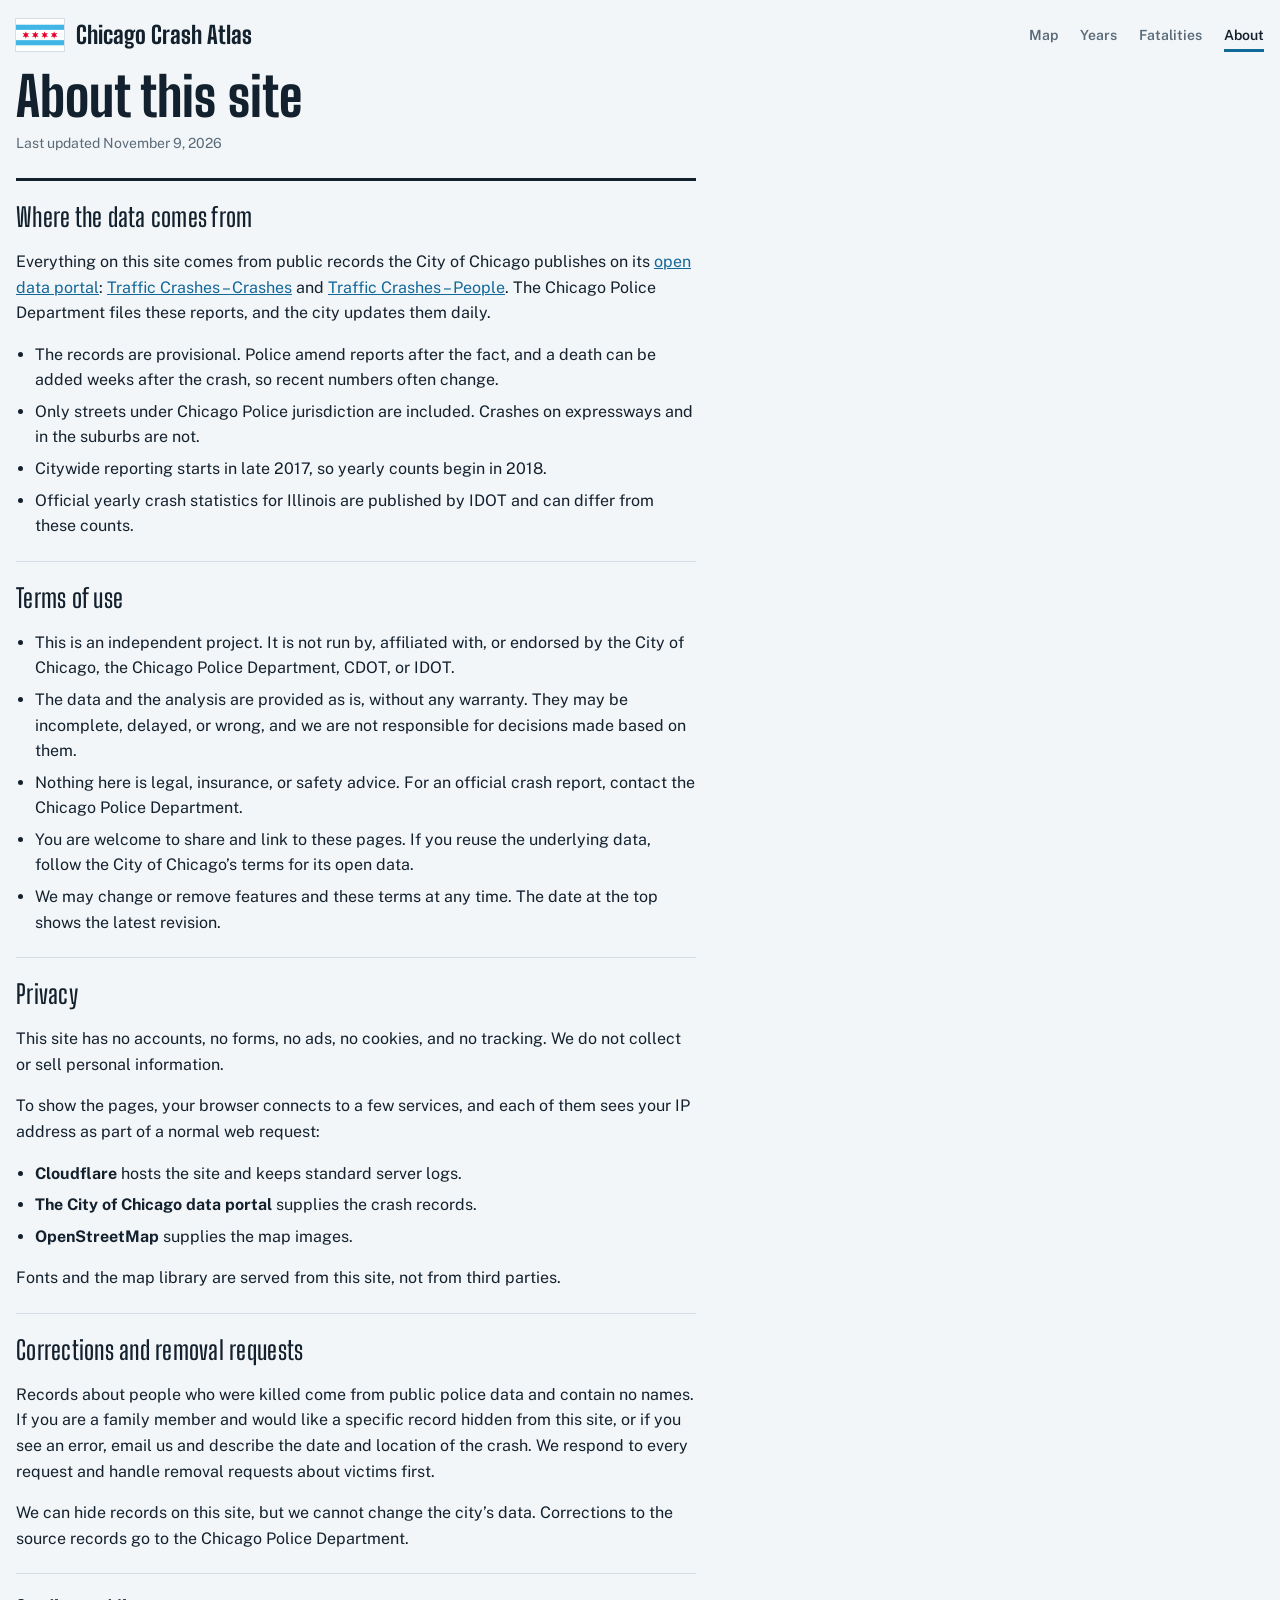
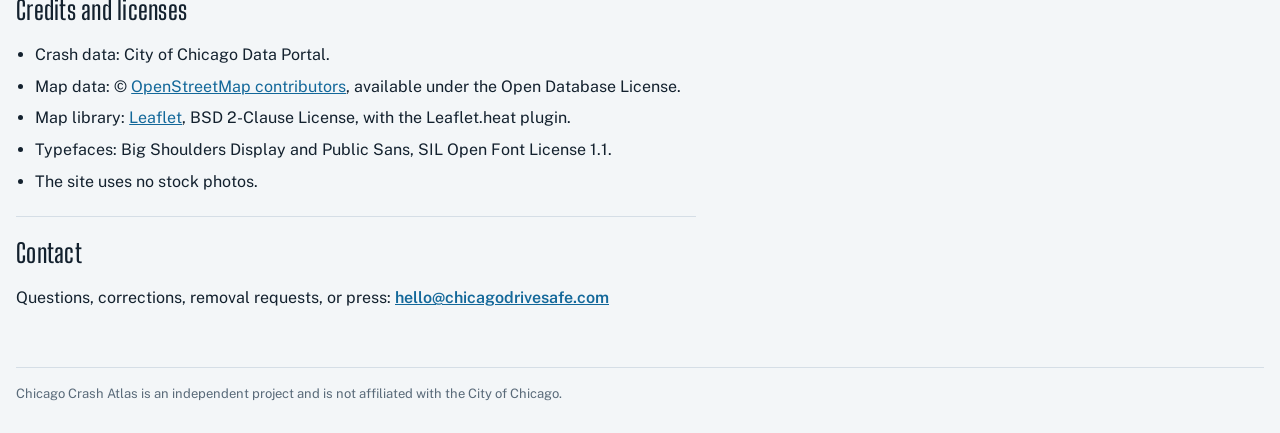
==== about.html @ 043b6881 "About page, self-hosted assets, AI bot rules, a11y fixes" ====
<!doctype html>
<html lang="en">
<head>
<meta charset="utf-8">
<meta name="viewport" content="width=device-width, initial-scale=1, viewport-fit=cover">
<title>About, Terms and Privacy | Chicago Crash Atlas</title>
<meta name="description" content="Where Chicago Crash Atlas gets its data, terms of use, privacy, licenses, and how to request a correction or removal.">
<meta name="robots" content="index, follow">
<meta name="theme-color" content="#F3F6F8">
<link rel="canonical" href="https://chicagodrivesafe.com/about">
<link rel="icon" href="data:image/svg+xml,%3Csvg xmlns='http://www.w3.org/2000/svg' viewBox='0 0 36 36'%3E%3Crect width='36' height='36' fill='%23fff'/%3E%3Crect y='6' width='36' height='6' fill='%2341B6E6'/%3E%3Crect y='24' width='36' height='6' fill='%2341B6E6'/%3E%3Cpath d='M18 12.5l1.6 3.1 3.4-.6-1.8 3 1.8 3-3.4-.6L18 23.5l-1.6-3.1-3.4.6 1.8-3-1.8-3 3.4.6z' fill='%23E4002B'/%3E%3C/svg%3E">
<link rel="stylesheet" href="/assets/fonts/fonts.css">
<style>
:root{
  --bg:#F3F6F8; --surface:#FFFFFF; --ink:#13212E; --muted:#596A79; --line:#D5DEE6; --accent:#13689A; --fat:#E4002B;
  --f-display:"Big Shoulders Display","Arial Narrow",Impact,sans-serif;
  --f-body:"Public Sans",system-ui,-apple-system,"Segoe UI",Roboto,sans-serif;
  color-scheme:light;
}
*,*::before,*::after{box-sizing:border-box;border-radius:0}
html,body{margin:0}
body{background:var(--bg);color:var(--ink);font:16px/1.6 var(--f-body);-webkit-font-smoothing:antialiased}
:focus-visible{outline:2px solid var(--accent);outline-offset:2px}
.shell{max-width:1500px;margin:0 auto;padding-left:max(16px,env(safe-area-inset-left,0px));padding-right:max(16px,env(safe-area-inset-right,0px))}
.top{display:flex;flex-wrap:wrap;align-items:center;justify-content:space-between;gap:8px 20px;padding-block:18px 6px}
.brand{display:flex;align-items:center;gap:12px;font:800 24px/1 var(--f-display);color:var(--ink);text-decoration:none}
.brand svg{width:48px;height:32px;display:block;outline:1px solid var(--line);background:#fff}
nav{display:flex;gap:22px}
nav a{color:var(--muted);text-decoration:none;font-weight:600;font-size:14px;padding:6px 0}
nav a[aria-current="page"]{color:var(--ink);box-shadow:inset 0 -3px 0 var(--accent)}
h1{margin:10px 0 6px;font:800 clamp(32px,4.3vw,54px)/1.06 var(--f-display)}
.updated{color:var(--muted);font-size:14px;margin:0 0 24px}
article{max-width:68ch;padding-bottom:40px}
section{padding-top:22px;margin-top:22px;border-top:1px solid var(--line)}
section:first-of-type{border-top:3px solid var(--ink)}
h2{margin:0 0 8px;font:600 26px/1.15 var(--f-display);letter-spacing:.01em}
p,li{color:var(--ink)}
ul{padding-left:1.2em}
li+li{margin-top:6px}
a{color:var(--accent)}
.mail{font-weight:600}
footer{padding-block:16px 28px;border-top:1px solid var(--line);color:var(--muted);font-size:13px}
@media (max-width:640px){.brand{font-size:21px}.brand svg{width:39px;height:26px}h1{font-size:34px}body{font-size:15.5px}}
</style>
</head>
<body>
<div class="shell">
  <header class="top">
    <a class="brand" href="/"><span id="flag"></span><span>Chicago Crash Atlas</span></a>
    <nav aria-label="Pages"><a href="/">Map</a><a href="/years">Years</a><a href="/fatalities">Fatalities</a><a href="/about" aria-current="page">About</a></nav>
  </header>

  <article>
    <h1>About this site</h1>
    <p class="updated">Last updated November 9, 2026</p>

    <section id="data">
      <h2>Where the data comes from</h2>
      <p>Everything on this site comes from public records the City of Chicago publishes on its <a href="https://data.cityofchicago.org" target="_blank" rel="noopener">open data portal</a>: <a href="https://data.cityofchicago.org/d/85ca-t3if" target="_blank" rel="noopener">Traffic Crashes – Crashes</a> and <a href="https://data.cityofchicago.org/d/u6pd-qa9d" target="_blank" rel="noopener">Traffic Crashes – People</a>. The Chicago Police Department files these reports, and the city updates them daily.</p>
      <ul>
        <li>The records are provisional. Police amend reports after the fact, and a death can be added weeks after the crash, so recent numbers often change.</li>
        <li>Only streets under Chicago Police jurisdiction are included. Crashes on expressways and in the suburbs are not.</li>
        <li>Citywide reporting starts in late 2017, so yearly counts begin in 2018.</li>
        <li>Official yearly crash statistics for Illinois are published by IDOT and can differ from these counts.</li>
      </ul>
    </section>

    <section id="terms">
      <h2>Terms of use</h2>
      <ul>
        <li>This is an independent project. It is not run by, affiliated with, or endorsed by the City of Chicago, the Chicago Police Department, CDOT, or IDOT.</li>
        <li>The data and the analysis are provided as is, without any warranty. They may be incomplete, delayed, or wrong, and we are not responsible for decisions made based on them.</li>
        <li>Nothing here is legal, insurance, or safety advice. For an official crash report, contact the Chicago Police Department.</li>
        <li>You are welcome to share and link to these pages. If you reuse the underlying data, follow the City of Chicago’s terms for its open data.</li>
        <li>We may change or remove features and these terms at any time. The date at the top shows the latest revision.</li>
      </ul>
    </section>

    <section id="privacy">
      <h2>Privacy</h2>
      <p>This site has no accounts, no forms, no ads, no cookies, and no tracking. We do not collect or sell personal information.</p>
      <p>To show the pages, your browser connects to a few services, and each of them sees your IP address as part of a normal web request:</p>
      <ul>
        <li><b>Cloudflare</b> hosts the site and keeps standard server logs.</li>
        <li><b>The City of Chicago data portal</b> supplies the crash records.</li>
        <li><b>OpenStreetMap</b> supplies the map images.</li>
      </ul>
      <p>Fonts and the map library are served from this site, not from third parties.</p>
    </section>

    <section id="removal">
      <h2>Corrections and removal requests</h2>
      <p>Records about people who were killed come from public police data and contain no names. If you are a family member and would like a specific record hidden from this site, or if you see an error, email us and describe the date and location of the crash. We respond to every request and handle removal requests about victims first.</p>
      <p>We can hide records on this site, but we cannot change the city’s data. Corrections to the source records go to the Chicago Police Department.</p>
    </section>

    <section id="licenses">
      <h2>Credits and licenses</h2>
      <ul>
        <li>Crash data: City of Chicago Data Portal.</li>
        <li>Map data: © <a href="https://www.openstreetmap.org/copyright" target="_blank" rel="noopener">OpenStreetMap contributors</a>, available under the Open Database License.</li>
        <li>Map library: <a href="https://leafletjs.com" target="_blank" rel="noopener">Leaflet</a>, BSD 2-Clause License, with the Leaflet.heat plugin.</li>
        <li>Typefaces: Big Shoulders Display and Public Sans, SIL Open Font License 1.1.</li>
        <li>The site uses no stock photos.</li>
      </ul>
    </section>

    <section id="contact">
      <h2>Contact</h2>
      <p>Questions, corrections, removal requests, or press: <a class="mail" href="mailto:hello@chicagodrivesafe.com">hello@chicagodrivesafe.com</a></p>
    </section>
  </article>

  <footer>Chicago Crash Atlas is an independent project and is not affiliated with the City of Chicago.</footer>
</div>
<script>
(function(){
  let st = "";
  for (const x of [11.5, 22.5, 33.5, 44.5]){ const p = [];
    for (let i = 0; i < 12; i++){ const a = Math.PI/6*i - Math.PI/2, r = i % 2 ? 1.9 : 4.4; p.push((x + r*Math.cos(a)).toFixed(2) + "," + (18 + r*Math.sin(a)).toFixed(2)); }
    st += '<polygon points="' + p.join(" ") + '" fill="#E4002B"/>'; }
  document.getElementById("flag").innerHTML = '<svg viewBox="0 0 56 36" role="img" aria-label="Flag of Chicago"><rect width="56" height="36" fill="#fff"/><rect y="6" width="56" height="6" fill="#41B6E6"/><rect y="24" width="56" height="6" fill="#41B6E6"/>' + st + "</svg>";
})();
</script>
</body>
</html>
---- assets/fonts/fonts.css ----
@font-face{font-family:"Big Shoulders Display";font-style:normal;font-weight:600;font-display:swap;src:url(big-shoulders-display-latin-600-normal.woff2) format("woff2")}
@font-face{font-family:"Big Shoulders Display";font-style:normal;font-weight:800;font-display:swap;src:url(big-shoulders-display-latin-800-normal.woff2) format("woff2")}
@font-face{font-family:"Public Sans";font-style:normal;font-weight:400;font-display:swap;src:url(public-sans-latin-400-normal.woff2) format("woff2")}
@font-face{font-family:"Public Sans";font-style:normal;font-weight:500;font-display:swap;src:url(public-sans-latin-500-normal.woff2) format("woff2")}
@font-face{font-family:"Public Sans";font-style:normal;font-weight:600;font-display:swap;src:url(public-sans-latin-600-normal.woff2) format("woff2")}
@font-face{font-family:"Public Sans";font-style:normal;font-weight:700;font-display:swap;src:url(public-sans-latin-700-normal.woff2) format("woff2")}
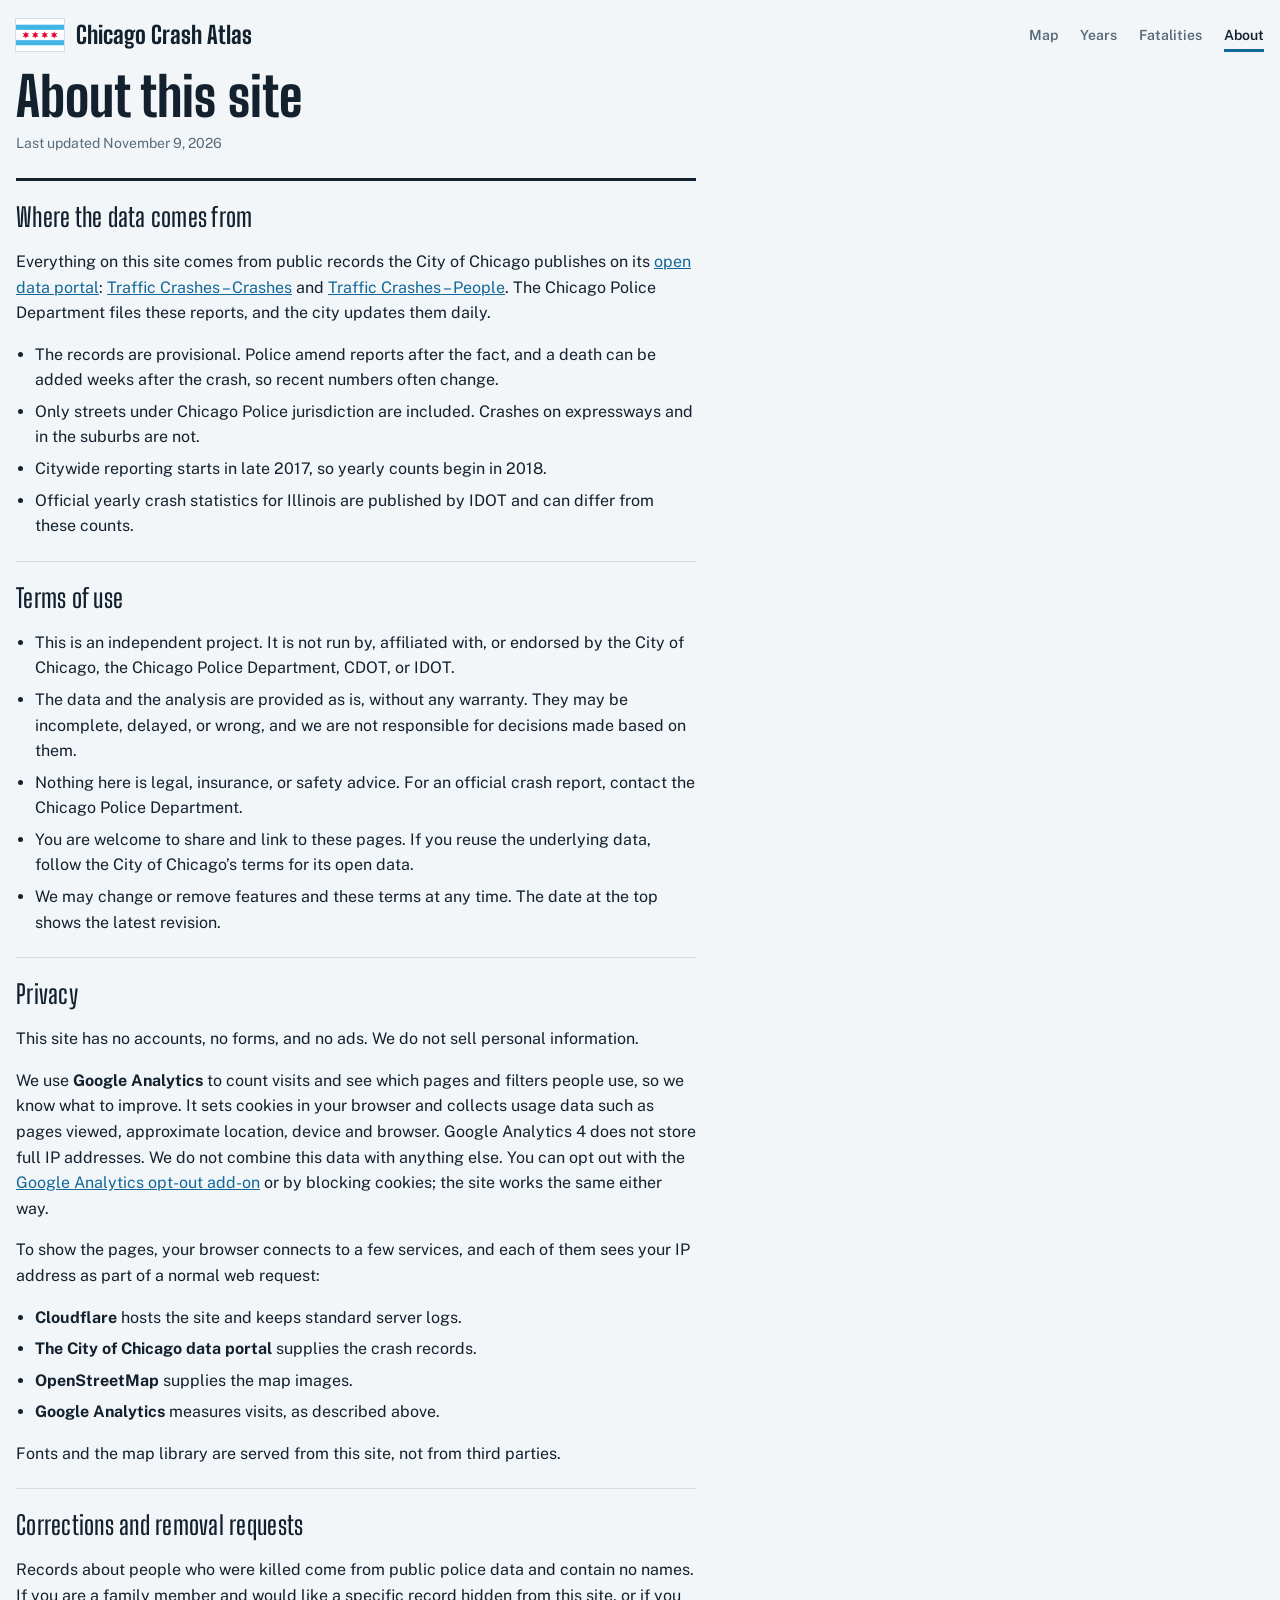
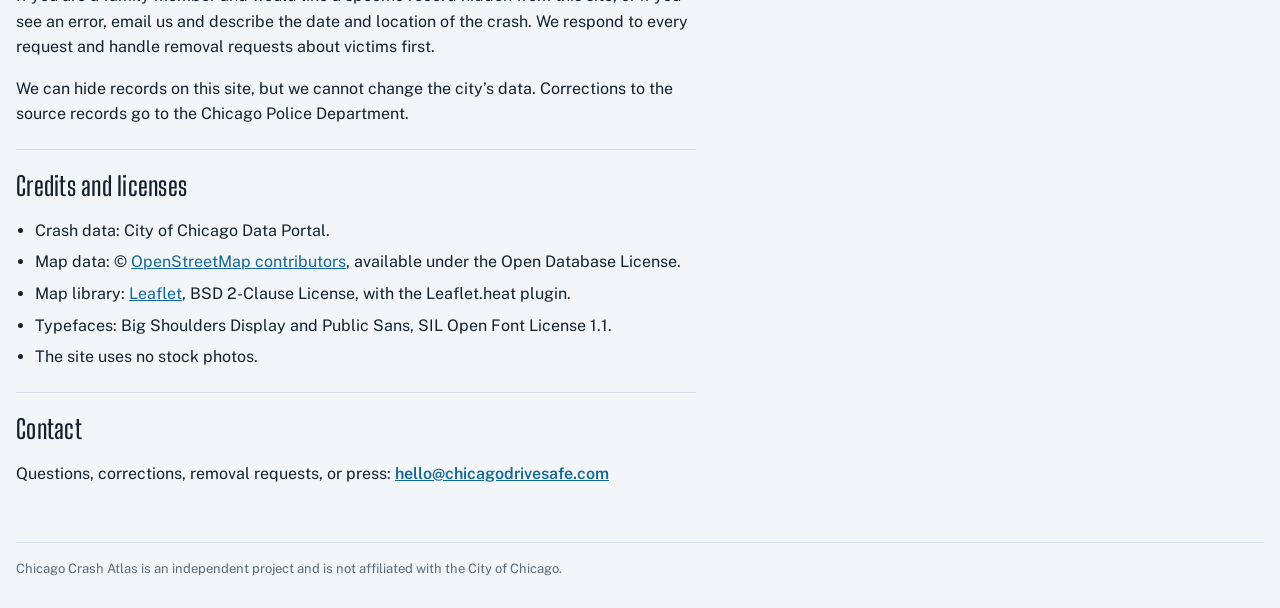
==== commit f8d092f5: "Add Google Analytics, event tracking, privacy update" ====
--- a/about.html
+++ b/about.html
@@ -5,6 +5,9 @@
 <meta name="viewport" content="width=device-width, initial-scale=1, viewport-fit=cover">
 <title>About, Terms and Privacy | Chicago Crash Atlas</title>
 <meta name="description" content="Where Chicago Crash Atlas gets its data, terms of use, privacy, licenses, and how to request a correction or removal.">
+<!-- Google tag (GTM-KTRFPG9G) -->
+<script async src="https://www.googletagmanager.com/gtm.js?id=GTM-KTRFPG9G"></script>
+<script>window.dataLayer=window.dataLayer||[];function gtag(){dataLayer.push(arguments);}gtag("js",new Date());</script>
 <meta name="robots" content="index, follow">
 <meta name="theme-color" content="#F3F6F8">
 <link rel="canonical" href="https://chicagodrivesafe.com/about">
@@ -78,12 +81,14 @@
 
     <section id="privacy">
       <h2>Privacy</h2>
-      <p>This site has no accounts, no forms, no ads, no cookies, and no tracking. We do not collect or sell personal information.</p>
+      <p>This site has no accounts, no forms, and no ads. We do not sell personal information.</p>
+      <p>We use <b>Google Analytics</b> to count visits and see which pages and filters people use, so we know what to improve. It sets cookies in your browser and collects usage data such as pages viewed, approximate location, device and browser. Google Analytics 4 does not store full IP addresses. We do not combine this data with anything else. You can opt out with the <a href="https://tools.google.com/dlpage/gaoptout" target="_blank" rel="noopener">Google Analytics opt-out add-on</a> or by blocking cookies; the site works the same either way.</p>
       <p>To show the pages, your browser connects to a few services, and each of them sees your IP address as part of a normal web request:</p>
       <ul>
         <li><b>Cloudflare</b> hosts the site and keeps standard server logs.</li>
         <li><b>The City of Chicago data portal</b> supplies the crash records.</li>
         <li><b>OpenStreetMap</b> supplies the map images.</li>
+        <li><b>Google Analytics</b> measures visits, as described above.</li>
       </ul>
       <p>Fonts and the map library are served from this site, not from third parties.</p>
     </section>
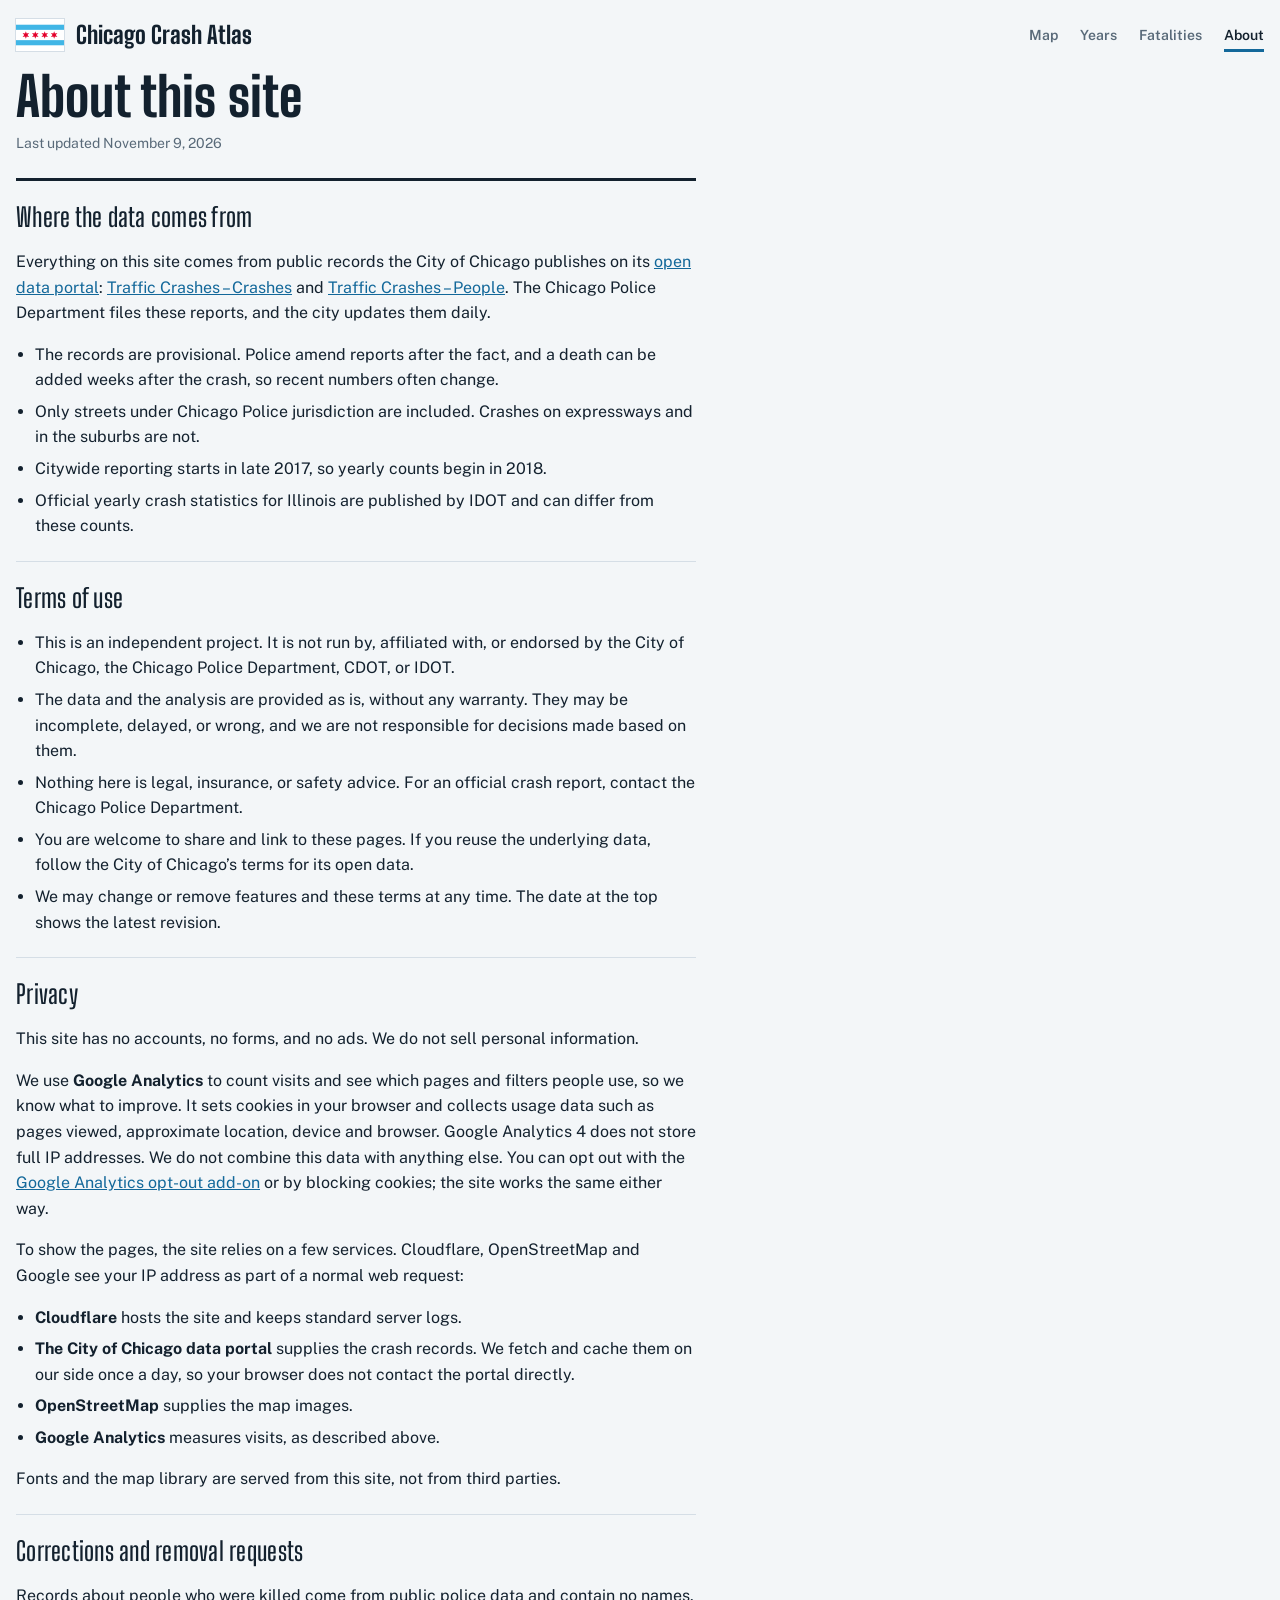
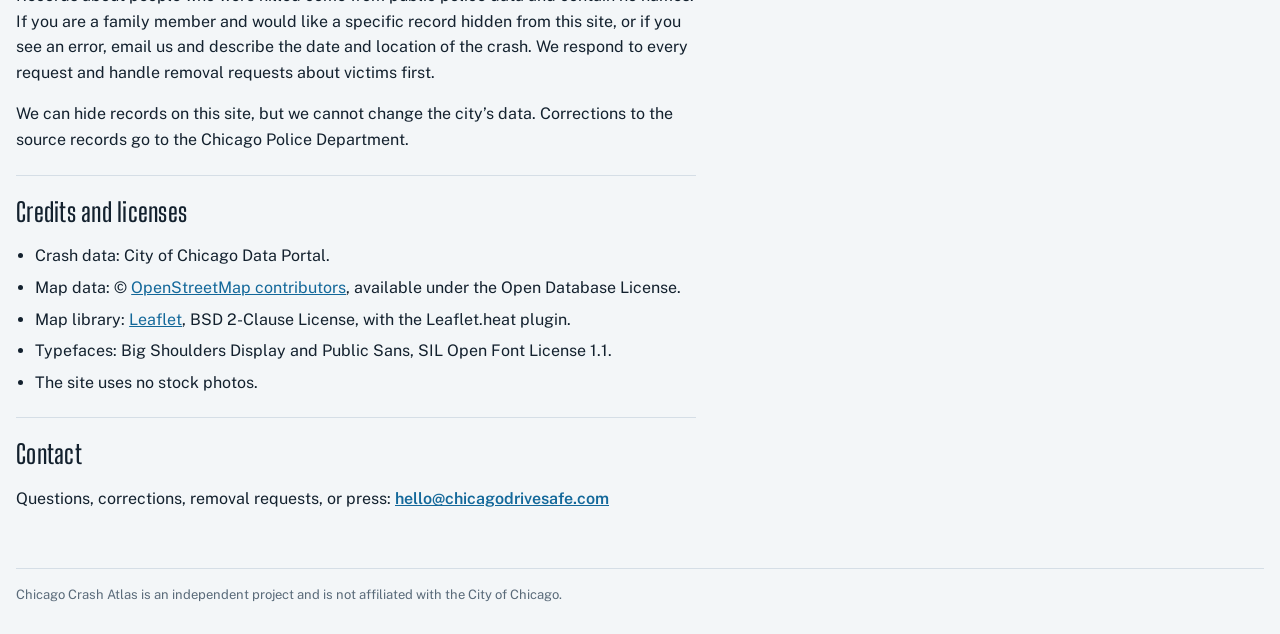
==== commit fc3b9d61: "Edge cache for city data via Worker" ====
--- a/about.html
+++ b/about.html
@@ -83,10 +83,10 @@
       <h2>Privacy</h2>
       <p>This site has no accounts, no forms, and no ads. We do not sell personal information.</p>
       <p>We use <b>Google Analytics</b> to count visits and see which pages and filters people use, so we know what to improve. It sets cookies in your browser and collects usage data such as pages viewed, approximate location, device and browser. Google Analytics 4 does not store full IP addresses. We do not combine this data with anything else. You can opt out with the <a href="https://tools.google.com/dlpage/gaoptout" target="_blank" rel="noopener">Google Analytics opt-out add-on</a> or by blocking cookies; the site works the same either way.</p>
-      <p>To show the pages, your browser connects to a few services, and each of them sees your IP address as part of a normal web request:</p>
+      <p>To show the pages, the site relies on a few services. Cloudflare, OpenStreetMap and Google see your IP address as part of a normal web request:</p>
       <ul>
         <li><b>Cloudflare</b> hosts the site and keeps standard server logs.</li>
-        <li><b>The City of Chicago data portal</b> supplies the crash records.</li>
+        <li><b>The City of Chicago data portal</b> supplies the crash records. We fetch and cache them on our side once a day, so your browser does not contact the portal directly.</li>
         <li><b>OpenStreetMap</b> supplies the map images.</li>
         <li><b>Google Analytics</b> measures visits, as described above.</li>
       </ul>
